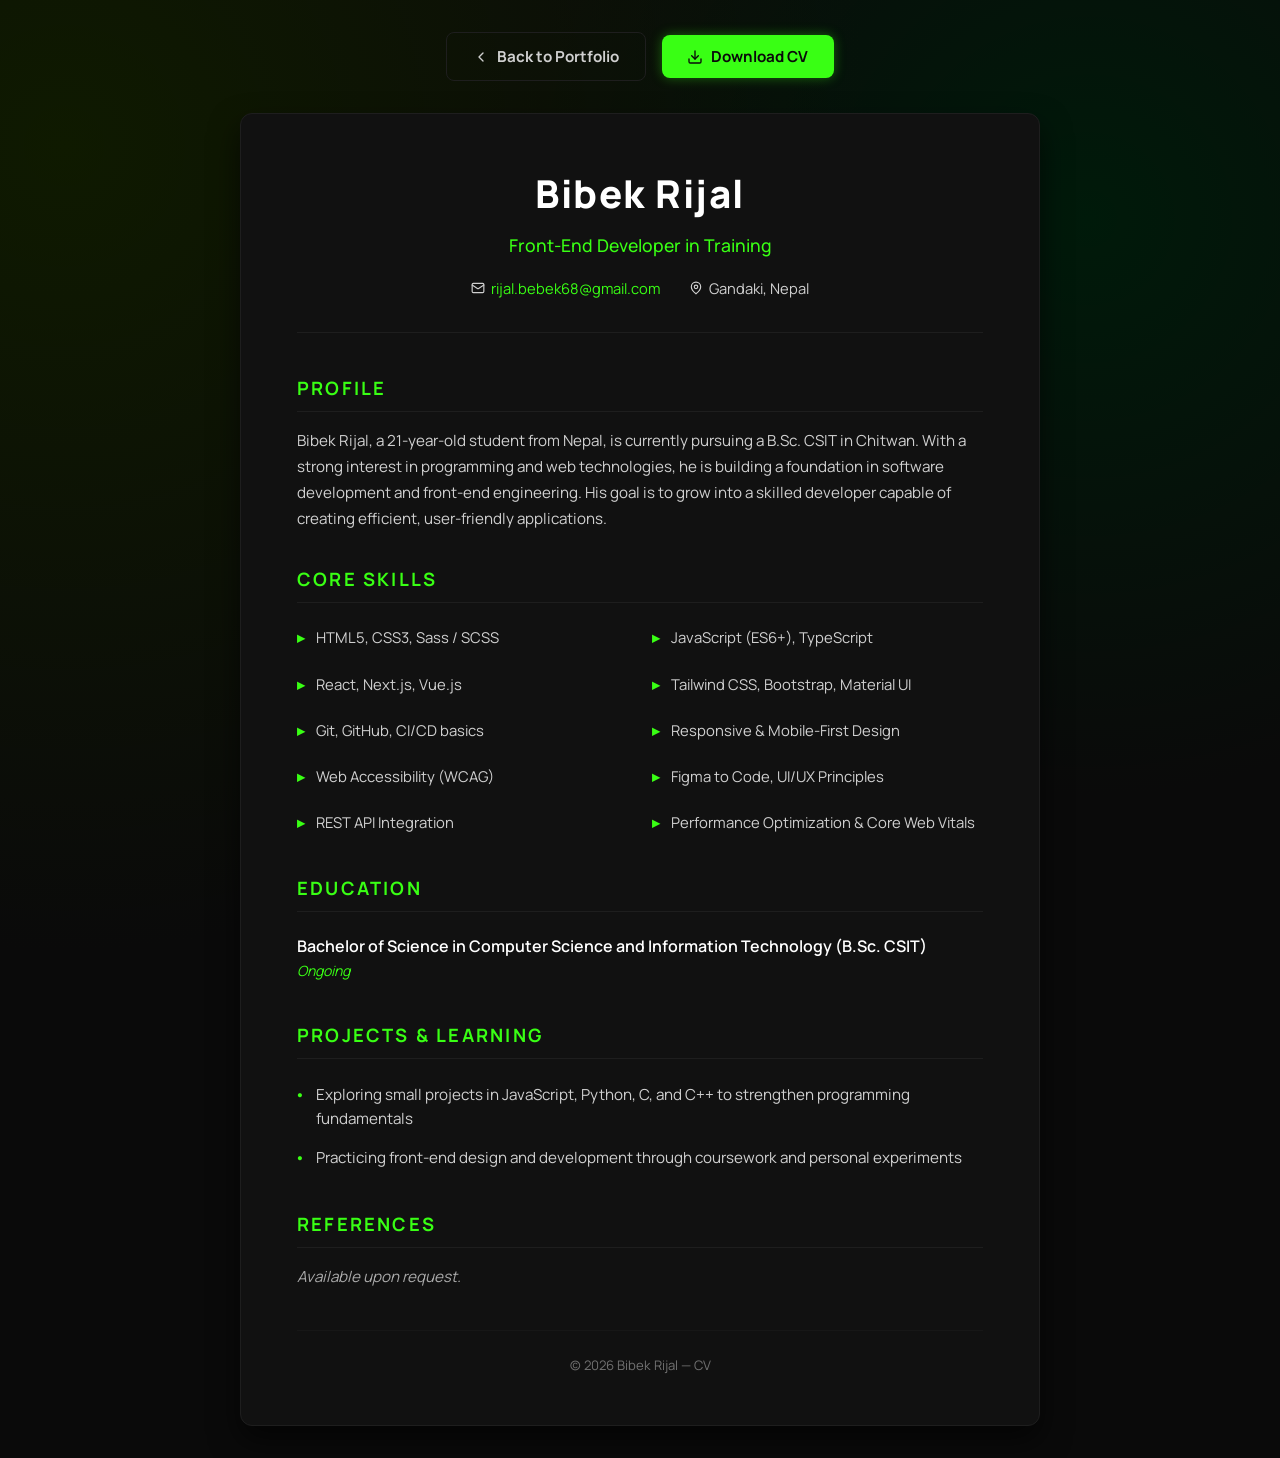
==== assets/cv/admin-cv.html @ 505c94a1 "code config" ====
<!DOCTYPE html>
<html lang="en">
<head>
  <meta charset="UTF-8" />
  <meta name="viewport" content="width=device-width, initial-scale=1.0" />
  <title>Bibek Rijal — CV</title>
  <link rel="preconnect" href="https://fonts.googleapis.com" />
  <link rel="preconnect" href="https://fonts.gstatic.com" crossorigin />
  <link href="https://fonts.googleapis.com/css2?family=Manrope:wght@400;500;600;700;800&display=swap" rel="stylesheet" />
  <style>
    *, *::before, *::after { box-sizing: border-box; margin: 0; padding: 0; }

    :root {
      --ink: #ffffff;
      --text: #d0d0d0;
      --bg: #0a0a0a;
      --paper: #111111;
      --accent: #39ff14;
      --accent-strong: #2bdc0f;
      --line: #1e1e1e;
      --glow: 0 0 12px rgba(57, 255, 20, 0.35);
    }

    html {
      scroll-behavior: smooth;
      scrollbar-width: thin;
      scrollbar-color: var(--accent) var(--bg);
    }

    body {
      font-family: "Manrope", sans-serif;
      color: var(--text);
      background: radial-gradient(circle at 5% 10%, #0f1a00 0%, transparent 45%),
                  radial-gradient(circle at 85% 15%, #001a0a 0%, transparent 35%),
                  var(--bg);
      line-height: 1.65;
      padding: 2rem 1rem;
    }

    .cv-container {
      max-width: 800px;
      margin: 0 auto;
      background: var(--paper);
      border: 1px solid var(--line);
      border-radius: 12px;
      padding: 3rem 3.5rem;
      box-shadow: 0 14px 30px rgba(0, 0, 0, 0.6);
    }

    /* Header */
    .cv-header {
      text-align: center;
      margin-bottom: 2.5rem;
      padding-bottom: 2rem;
      border-bottom: 1px solid var(--line);
    }

    .cv-header h1 {
      font-size: 2.4rem;
      font-weight: 800;
      color: var(--ink);
      letter-spacing: 0.04em;
      margin-bottom: 0.3rem;
    }

    .cv-header .subtitle {
      font-size: 1.1rem;
      font-weight: 500;
      color: var(--accent);
    }

    .cv-header .contact-info {
      margin-top: 1rem;
      font-size: 0.92rem;
      color: var(--text);
      display: flex;
      justify-content: center;
      gap: 1.8rem;
      flex-wrap: wrap;
    }

    .cv-header .contact-info span {
      display: inline-flex;
      align-items: center;
      gap: 0.4rem;
    }

    .cv-header .contact-info a {
      color: var(--accent);
      text-decoration: none;
    }

    .cv-header .contact-info a:hover {
      text-decoration: underline;
    }

    /* Sections */
    .cv-section {
      margin-bottom: 2rem;
    }

    .cv-section h2 {
      font-size: 1.15rem;
      font-weight: 700;
      color: var(--accent);
      text-transform: uppercase;
      letter-spacing: 0.12em;
      padding-bottom: 0.5rem;
      margin-bottom: 1rem;
      border-bottom: 1px solid var(--line);
    }

    .cv-section p {
      font-size: 0.95rem;
      line-height: 1.7;
    }

    /* Skills grid */
    .skills-grid {
      display: grid;
      grid-template-columns: repeat(auto-fill, minmax(220px, 1fr));
      gap: 0.55rem 1.5rem;
    }

    .skills-grid li {
      list-style: none;
      font-size: 0.93rem;
      padding: 0.4rem 0;
      padding-left: 1.2rem;
      position: relative;
    }

    .skills-grid li::before {
      content: "▸";
      position: absolute;
      left: 0;
      color: var(--accent);
      font-weight: 700;
    }

    /* Education */
    .edu-item {
      padding: 0.3rem 0;
    }

    .edu-item h3 {
      font-size: 1rem;
      font-weight: 600;
      color: var(--ink);
    }

    .edu-item .edu-status {
      font-size: 0.88rem;
      color: var(--accent);
      font-style: italic;
    }

    /* Projects list */
    .projects-list li {
      list-style: none;
      font-size: 0.95rem;
      padding: 0.45rem 0;
      padding-left: 1.2rem;
      position: relative;
      line-height: 1.6;
    }

    .projects-list li::before {
      content: "●";
      position: absolute;
      left: 0;
      color: var(--accent);
      font-size: 0.6rem;
      top: 0.7rem;
    }

    /* References */
    .cv-section .ref-note {
      font-style: italic;
      color: var(--text);
      opacity: 0.8;
    }

    /* Footer */
    .cv-footer {
      text-align: center;
      margin-top: 2.5rem;
      padding-top: 1.5rem;
      border-top: 1px solid var(--line);
      font-size: 0.82rem;
      opacity: 0.5;
    }

    /* Print styles */
    @media print {
      body { background: #fff; color: #222; padding: 0; }
      .cv-container { box-shadow: none; border: none; padding: 1.5rem; background: #fff; }
      .cv-header h1 { color: #111; }
      .cv-header .subtitle, .cv-section h2, .skills-grid li::before, .projects-list li::before, .edu-item .edu-status { color: #1a8a00; }
      .cv-section p, .skills-grid li, .projects-list li { color: #333; }
      .edu-item h3 { color: #111; }
      .cv-section h2 { border-bottom-color: #ccc; }
      .cv-header { border-bottom-color: #ccc; }
      .cv-footer { border-top-color: #ccc; }
    }

    /* Action bar */
    .cv-actions {
      display: flex;
      justify-content: center;
      align-items: center;
      gap: 1rem;
      margin-bottom: 2rem;
      flex-wrap: wrap;
    }

    .btn-cv {
      display: inline-flex;
      align-items: center;
      gap: 0.5rem;
      padding: 0.7rem 1.6rem;
      font-family: "Manrope", sans-serif;
      font-size: 0.95rem;
      font-weight: 700;
      border: none;
      border-radius: 8px;
      cursor: pointer;
      text-decoration: none;
      transition: transform 0.2s, box-shadow 0.2s;
    }

    .btn-cv:hover {
      transform: translateY(-2px);
    }

    .btn-download {
      background: var(--accent);
      color: var(--bg);
      box-shadow: var(--glow);
    }

    .btn-download:hover {
      box-shadow: 0 0 20px rgba(57, 255, 20, 0.5);
    }

    .btn-back {
      background: transparent;
      color: var(--text);
      border: 1px solid var(--line);
    }

    .btn-back:hover {
      border-color: var(--accent);
      color: var(--accent);
    }

    /* Responsive */
    @media (max-width: 600px) {
      .cv-container { padding: 2rem 1.5rem; }
      .cv-header h1 { font-size: 1.8rem; }
      .cv-header .contact-info { flex-direction: column; align-items: center; gap: 0.5rem; }
      .skills-grid { grid-template-columns: 1fr; }
    }

    @media print {
      .cv-actions { display: none; }
    }
  </style>
</head>
<body>
  <div class="cv-actions">
    <a class="btn-cv btn-back" href="../../index.html">
      <svg width="16" height="16" viewBox="0 0 24 24" fill="none" stroke="currentColor" stroke-width="2" stroke-linecap="round" stroke-linejoin="round"><path d="m15 18-6-6 6-6"/></svg>
      Back to Portfolio
    </a>
    <button class="btn-cv btn-download" onclick="window.print()">
      <svg width="16" height="16" viewBox="0 0 24 24" fill="none" stroke="currentColor" stroke-width="2" stroke-linecap="round" stroke-linejoin="round"><path d="M21 15v4a2 2 0 0 1-2 2H5a2 2 0 0 1-2-2v-4"/><polyline points="7 10 12 15 17 10"/><line x1="12" y1="15" x2="12" y2="3"/></svg>
      Download CV
    </button>
  </div>
  <div class="cv-container">

    <header class="cv-header">
      <h1>Bibek Rijal</h1>
      <p class="subtitle">Front-End Developer in Training</p>
      <div class="contact-info">
        <span>
          <svg width="14" height="14" viewBox="0 0 24 24" fill="none" stroke="currentColor" stroke-width="2" stroke-linecap="round" stroke-linejoin="round"><rect x="2" y="4" width="20" height="16" rx="2"/><path d="m22 7-8.97 5.7a1.94 1.94 0 0 1-2.06 0L2 7"/></svg>
          <a href="mailto:rijal.bebek68@gmail.com">rijal.bebek68@gmail.com</a>
        </span>
        <span>
          <svg width="14" height="14" viewBox="0 0 24 24" fill="none" stroke="currentColor" stroke-width="2" stroke-linecap="round" stroke-linejoin="round"><path d="M20 10c0 6-8 12-8 12s-8-6-8-12a8 8 0 0 1 16 0Z"/><circle cx="12" cy="10" r="3"/></svg>
          Gandaki, Nepal
        </span>
      </div>
    </header>

    <section class="cv-section">
      <h2>Profile</h2>
      <p>
        Bibek Rijal, a 21-year-old student from Nepal, is currently pursuing a B.Sc. CSIT in Chitwan.
        With a strong interest in programming and web technologies, he is building a foundation in
        software development and front-end engineering. His goal is to grow into a skilled developer
        capable of creating efficient, user-friendly applications.
      </p>
    </section>

    <section class="cv-section">
      <h2>Core Skills</h2>
      <ul class="skills-grid">
        <li>HTML5, CSS3, Sass / SCSS</li>
        <li>JavaScript (ES6+), TypeScript</li>
        <li>React, Next.js, Vue.js</li>
        <li>Tailwind CSS, Bootstrap, Material UI</li>
        <li>Git, GitHub, CI/CD basics</li>
        <li>Responsive &amp; Mobile-First Design</li>
        <li>Web Accessibility (WCAG)</li>
        <li>Figma to Code, UI/UX Principles</li>
        <li>REST API Integration</li>
        <li>Performance Optimization &amp; Core Web Vitals</li>
      </ul>
    </section>

    <section class="cv-section">
      <h2>Education</h2>
      <div class="edu-item">
        <h3>Bachelor of Science in Computer Science and Information Technology (B.Sc. CSIT)</h3>
        <p class="edu-status">Ongoing</p>
      </div>
    </section>

    <section class="cv-section">
      <h2>Projects &amp; Learning</h2>
      <ul class="projects-list">
        <li>Exploring small projects in JavaScript, Python, C, and C++ to strengthen programming fundamentals</li>
        <li>Practicing front-end design and development through coursework and personal experiments</li>
      </ul>
    </section>

    <section class="cv-section">
      <h2>References</h2>
      <p class="ref-note">Available upon request.</p>
    </section>

    <footer class="cv-footer">
      <p>&copy; 2026 Bibek Rijal &mdash; CV</p>
    </footer>

  </div>
</body>
</html>
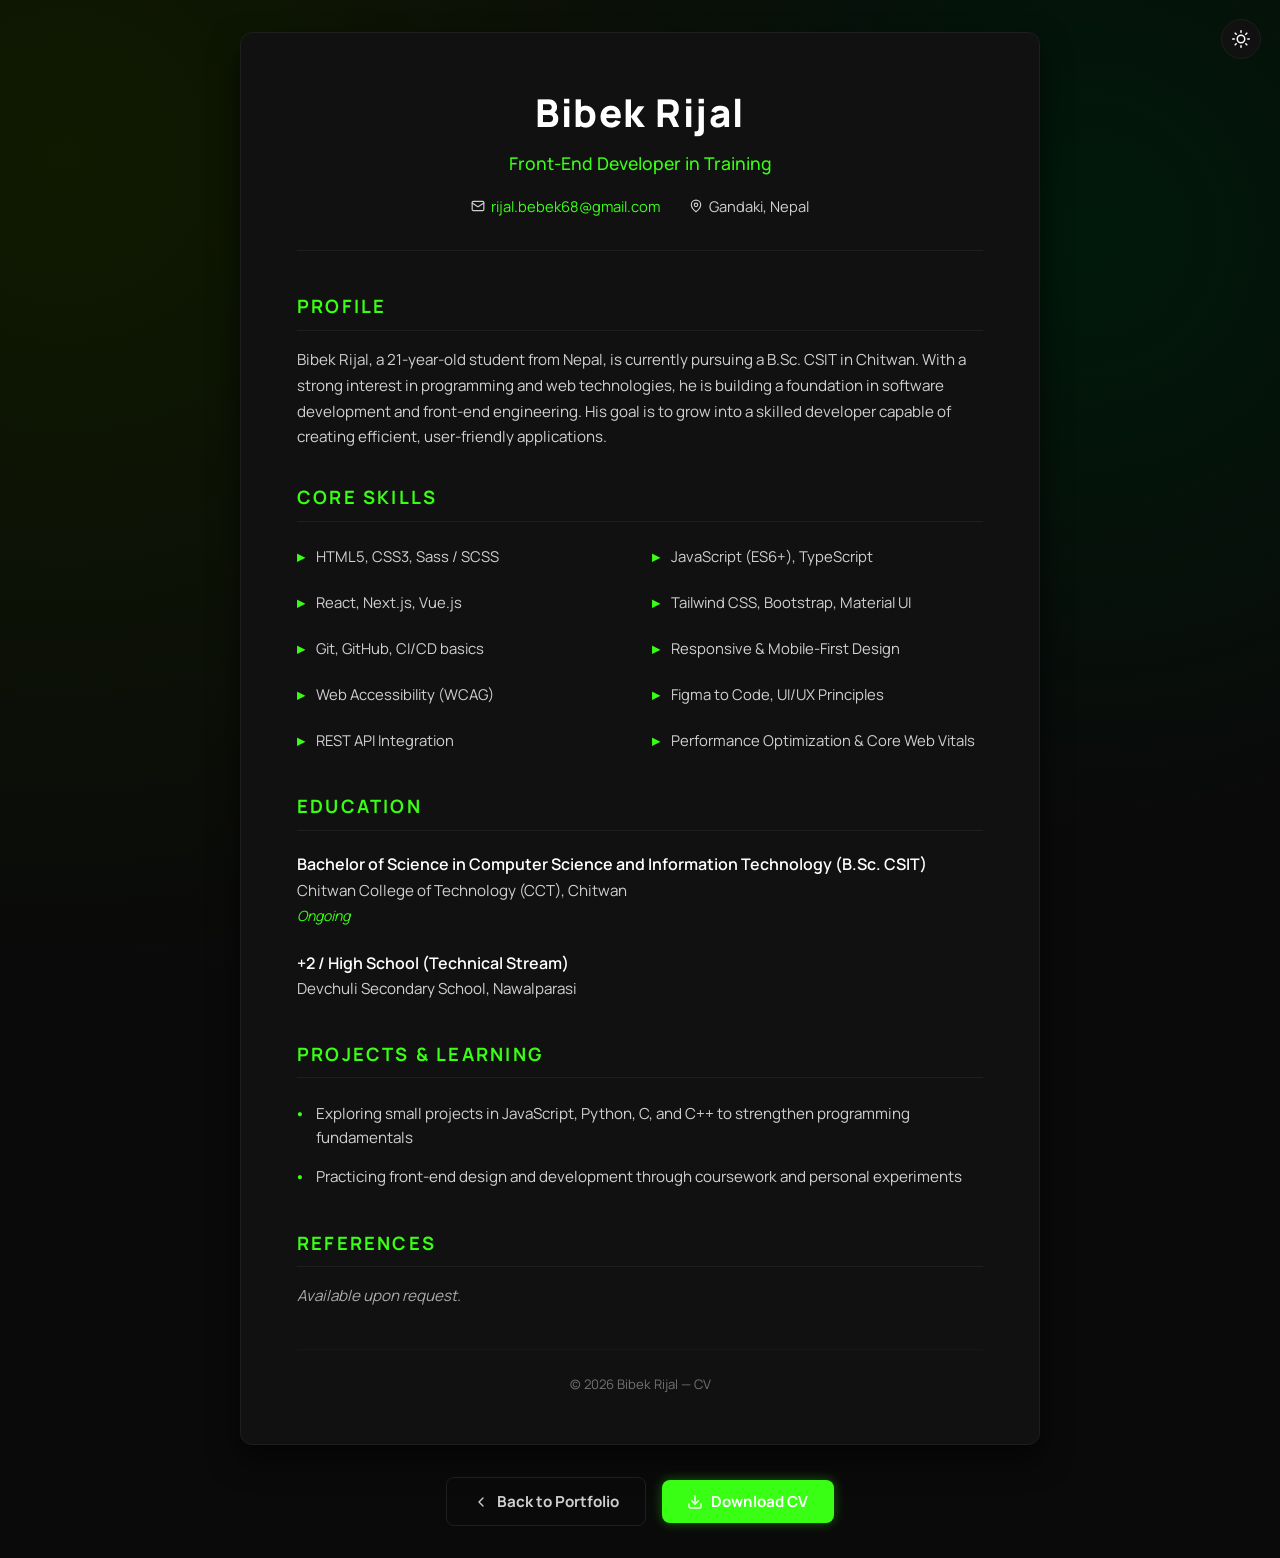
==== commit e10d99b0: "code config and improvement overlays" ====
--- a/assets/cv/admin-cv.html
+++ b/assets/cv/admin-cv.html
@@ -21,6 +21,17 @@
       --glow: 0 0 12px rgba(57, 255, 20, 0.35);
     }
 
+    [data-theme="light"] {
+      --ink: #111111;
+      --text: #444444;
+      --bg: #f5f5f5;
+      --paper: #ffffff;
+      --accent: #1a8a00;
+      --accent-strong: #157000;
+      --line: #ddd;
+      --glow: 0 0 10px rgba(26, 138, 0, 0.2);
+    }
+
     html {
       scroll-behavior: smooth;
       scrollbar-width: thin;
@@ -35,6 +46,11 @@
                   var(--bg);
       line-height: 1.65;
       padding: 2rem 1rem;
+      transition: background-color 300ms ease, color 300ms ease;
+    }
+
+    [data-theme="light"] body {
+      background: var(--bg);
     }
 
     .cv-container {
@@ -45,6 +61,11 @@
       border-radius: 12px;
       padding: 3rem 3.5rem;
       box-shadow: 0 14px 30px rgba(0, 0, 0, 0.6);
+      transition: background-color 300ms ease, border-color 300ms ease;
+    }
+
+    [data-theme="light"] .cv-container {
+      box-shadow: 0 8px 24px rgba(0, 0, 0, 0.1);
     }
 
     /* Header */
@@ -210,7 +231,7 @@
       justify-content: center;
       align-items: center;
       gap: 1rem;
-      margin-bottom: 2rem;
+      margin-top: 2rem;
       flex-wrap: wrap;
     }
 
@@ -235,7 +256,7 @@
 
     .btn-download {
       background: var(--accent);
-      color: var(--bg);
+      color: #fff;
       box-shadow: var(--glow);
     }
 
@@ -264,20 +285,46 @@
 
     @media print {
       .cv-actions { display: none; }
-    }
+      .cv-theme-toggle { display: none; }
+    }
+
+    /* ── Theme toggle ── */
+    .cv-theme-toggle {
+      position: fixed;
+      top: 1.2rem;
+      right: 1.2rem;
+      display: inline-flex;
+      align-items: center;
+      justify-content: center;
+      background: var(--paper);
+      border: 1px solid var(--line);
+      color: var(--ink);
+      width: 40px;
+      height: 40px;
+      border-radius: 50%;
+      cursor: pointer;
+      z-index: 50;
+      transition: border-color 200ms ease, color 200ms ease, transform 200ms ease, background-color 300ms ease;
+    }
+
+    .cv-theme-toggle:hover {
+      border-color: var(--accent);
+      color: var(--accent);
+      transform: scale(1.1);
+    }
+
+    .cv-theme-toggle .icon-moon { display: none; }
+    .cv-theme-toggle .icon-sun { display: block; }
+
+    [data-theme="light"] .cv-theme-toggle .icon-moon { display: block; }
+    [data-theme="light"] .cv-theme-toggle .icon-sun { display: none; }
   </style>
 </head>
 <body>
-  <div class="cv-actions">
-    <a class="btn-cv btn-back" href="../../index.html">
-      <svg width="16" height="16" viewBox="0 0 24 24" fill="none" stroke="currentColor" stroke-width="2" stroke-linecap="round" stroke-linejoin="round"><path d="m15 18-6-6 6-6"/></svg>
-      Back to Portfolio
-    </a>
-    <button class="btn-cv btn-download" onclick="window.print()">
-      <svg width="16" height="16" viewBox="0 0 24 24" fill="none" stroke="currentColor" stroke-width="2" stroke-linecap="round" stroke-linejoin="round"><path d="M21 15v4a2 2 0 0 1-2 2H5a2 2 0 0 1-2-2v-4"/><polyline points="7 10 12 15 17 10"/><line x1="12" y1="15" x2="12" y2="3"/></svg>
-      Download CV
-    </button>
-  </div>
+  <button class="cv-theme-toggle" id="theme-toggle" aria-label="Toggle light/dark mode" title="Toggle theme">
+    <svg class="icon-sun" width="18" height="18" viewBox="0 0 24 24" fill="none" stroke="currentColor" stroke-width="2" stroke-linecap="round" stroke-linejoin="round"><circle cx="12" cy="12" r="5"/><line x1="12" y1="1" x2="12" y2="3"/><line x1="12" y1="21" x2="12" y2="23"/><line x1="4.22" y1="4.22" x2="5.64" y2="5.64"/><line x1="18.36" y1="18.36" x2="19.78" y2="19.78"/><line x1="1" y1="12" x2="3" y2="12"/><line x1="21" y1="12" x2="23" y2="12"/><line x1="4.22" y1="19.78" x2="5.64" y2="18.36"/><line x1="18.36" y1="5.64" x2="19.78" y2="4.22"/></svg>
+    <svg class="icon-moon" width="18" height="18" viewBox="0 0 24 24" fill="none" stroke="currentColor" stroke-width="2" stroke-linecap="round" stroke-linejoin="round"><path d="M21 12.79A9 9 0 1 1 11.21 3 7 7 0 0 0 21 12.79z"/></svg>
+  </button>
   <div class="cv-container">
 
     <header class="cv-header">
@@ -325,7 +372,12 @@
       <h2>Education</h2>
       <div class="edu-item">
         <h3>Bachelor of Science in Computer Science and Information Technology (B.Sc. CSIT)</h3>
+        <p>Chitwan College of Technology (CCT), Chitwan</p>
         <p class="edu-status">Ongoing</p>
+      </div>
+      <div class="edu-item" style="margin-top:0.8rem">
+        <h3>+2 / High School (Technical Stream)</h3>
+        <p>Devchuli Secondary School, Nawalparasi</p>
       </div>
     </section>
 
@@ -347,5 +399,29 @@
     </footer>
 
   </div>
+
+  <div class="cv-actions">
+    <a class="btn-cv btn-back" href="../../index.html">
+      <svg width="16" height="16" viewBox="0 0 24 24" fill="none" stroke="currentColor" stroke-width="2" stroke-linecap="round" stroke-linejoin="round"><path d="m15 18-6-6 6-6"/></svg>
+      Back to Portfolio
+    </a>
+    <button class="btn-cv btn-download" onclick="window.print()">
+      <svg width="16" height="16" viewBox="0 0 24 24" fill="none" stroke="currentColor" stroke-width="2" stroke-linecap="round" stroke-linejoin="round"><path d="M21 15v4a2 2 0 0 1-2 2H5a2 2 0 0 1-2-2v-4"/><polyline points="7 10 12 15 17 10"/><line x1="12" y1="15" x2="12" y2="3"/></svg>
+      Download CV
+    </button>
+  </div>
+
+  <script>
+    const themeToggle = document.getElementById("theme-toggle");
+    const root = document.documentElement;
+    function setTheme(t) { root.setAttribute("data-theme", t); localStorage.setItem("theme", t); }
+    const saved = localStorage.getItem("theme");
+    if (saved) setTheme(saved);
+    if (themeToggle) {
+      themeToggle.addEventListener("click", () => {
+        setTheme(root.getAttribute("data-theme") === "light" ? "dark" : "light");
+      });
+    }
+  </script>
 </body>
 </html>
